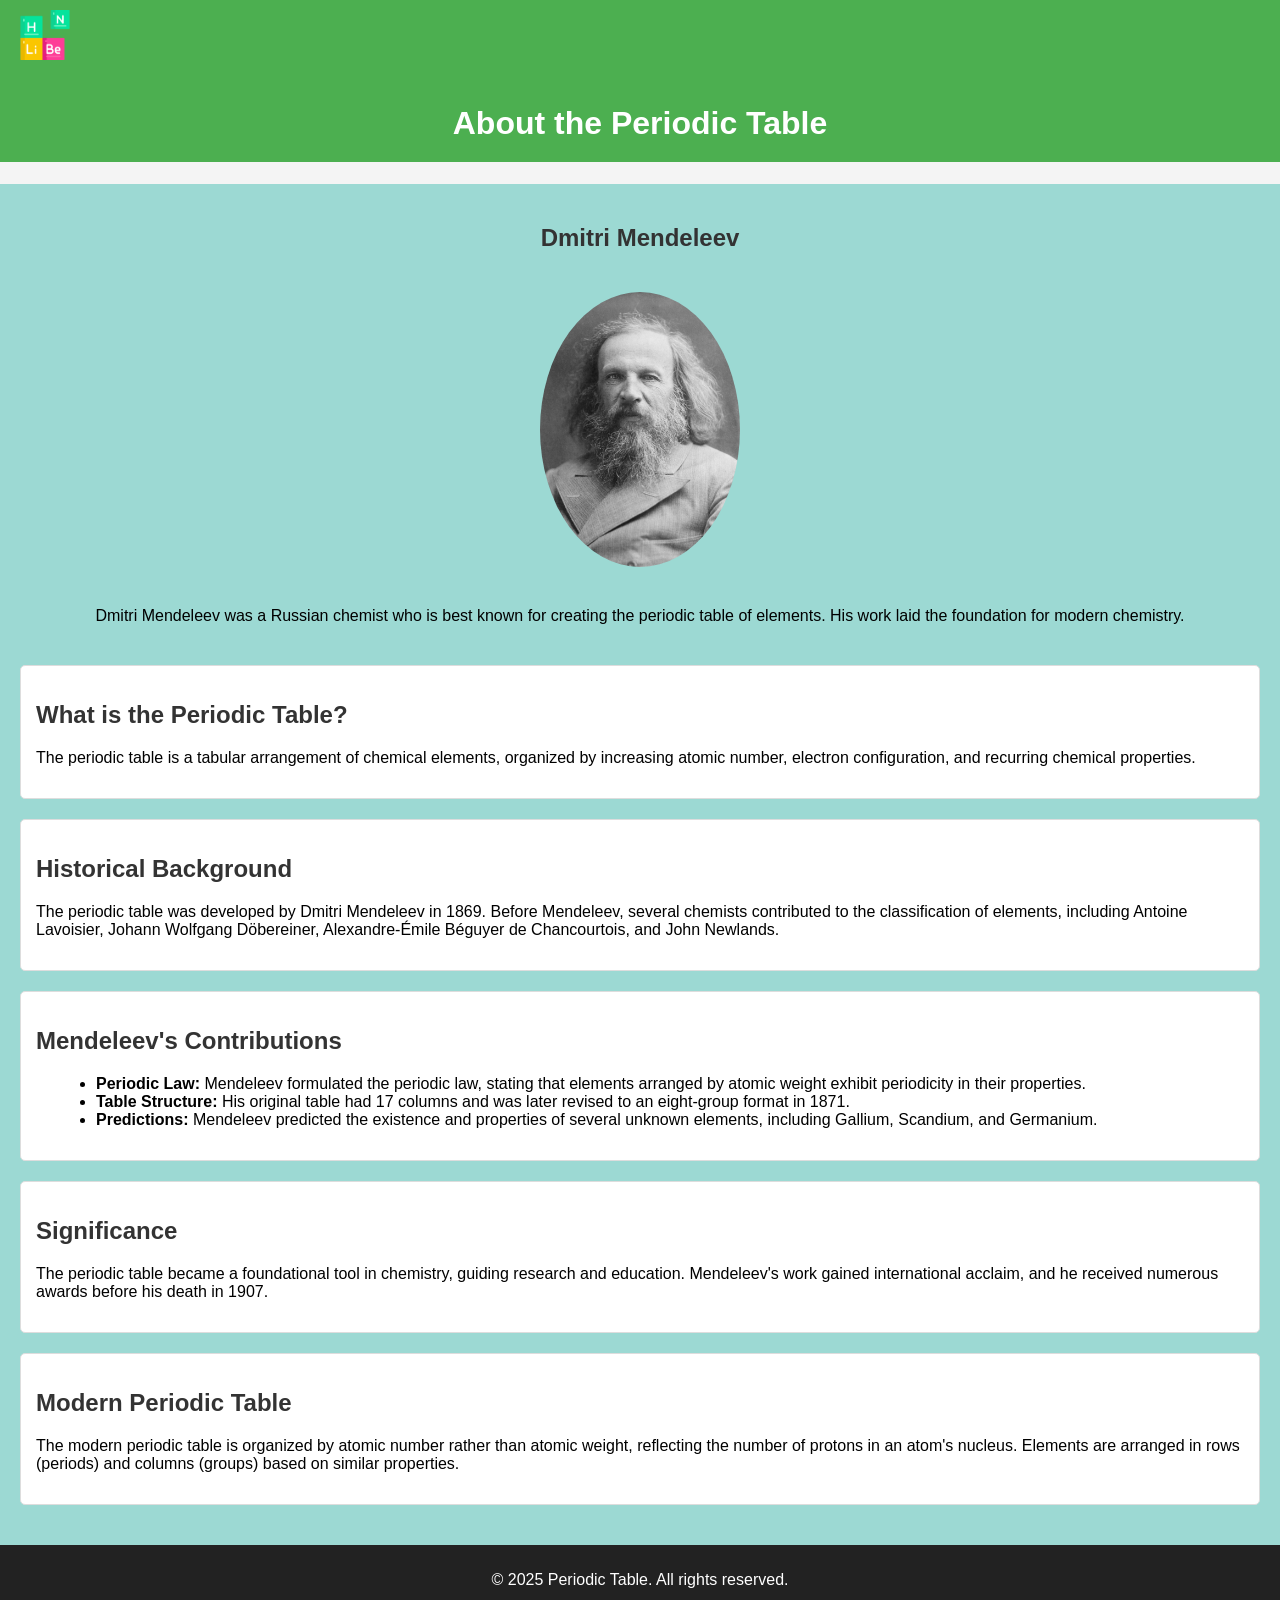
==== about.html @ 5ab3e8d1 "Initial commit" ====
<!DOCTYPE html>
<html lang="en">
<head>
    <meta charset="UTF-8">
    <meta name="viewport" content="width=device-width, initial-scale=1.0">
    <title>About the Periodic Table</title>
    <link rel="stylesheet" href="style/about.css">
    
</head>
<body>
    <header>
       <a href="index.html"> <img src="assets/periodic-table.png" alt="logo" style="width: 50px; justify-content: left; margin-top: 10px;margin-left: 20px;"></a>
        <h1 class="head">About the Periodic Table</h1>
    </header>

    <main>
        <section class="inventor">
            <h2>Dmitri Mendeleev</h2>
            <img src="assets/mendeleev.jpg" alt="Dmitri Mendeleev" />
            <p>Dmitri Mendeleev was a Russian chemist who is best known for creating the periodic table of elements. His work laid the foundation for modern chemistry.</p>
        </section>

        <section class="definition">
            <h2>What is the Periodic Table?</h2>
            <p>The periodic table is a tabular arrangement of chemical elements, organized by increasing atomic number, electron configuration, and recurring chemical properties.</p>
        </section>

        <section class="historical-background">
            <h2>Historical Background</h2>
            <p>The periodic table was developed by Dmitri Mendeleev in 1869. Before Mendeleev, several chemists contributed to the classification of elements, including Antoine Lavoisier, Johann Wolfgang Döbereiner, Alexandre-Émile Béguyer de Chancourtois, and John Newlands.</p>
        </section>

        <section class="mendeleev-contributions">
            <h2>Mendeleev's Contributions</h2>
            <ul>
                <li><strong>Periodic Law:</strong> Mendeleev formulated the periodic law, stating that elements arranged by atomic weight exhibit periodicity in their properties.</li>
                <li><strong>Table Structure:</strong> His original table had 17 columns and was later revised to an eight-group format in 1871.</li>
                <li><strong>Predictions:</strong> Mendeleev predicted the existence and properties of several unknown elements, including Gallium, Scandium, and Germanium.</li>
            </ul>
        </section>

        <section class="significance">
            <h2>Significance</h2>
            <p>The periodic table became a foundational tool in chemistry, guiding research and education. Mendeleev's work gained international acclaim, and he received numerous awards before his death in 1907.</p>
        </section>

        <section class="modern-table">
            <h2>Modern Periodic Table</h2>
            <p>The modern periodic table is organized by atomic number rather than atomic weight, reflecting the number of protons in an atom's nucleus. Elements are arranged in rows (periods) and columns (groups) based on similar properties.</p>
        </section>
    </main>

    <footer>
        <p>&copy; 2025 Periodic Table. All rights reserved.</p>
    </footer>
    <script src="app.js"></script>
</body>
</html>
---- style/about.css ----
body {
    font-family: Arial, sans-serif;
    margin: 0;
    padding: 0;
    background-color: #f4f4f4;
}

header {
    background-color: #4CAF50;
    
}
.head {
    background-color: #4CAF50;
    color: white;
    text-align: center;
    padding: 20px;
}

main {
    padding: 20px;
    background-color: rgb(156, 217, 211);
}


.inventor {
    text-align: center;
    margin-bottom: 40px;
}

.inventor img {
    width: 200px; /* Adjust the size of the image */
    height: auto;
    border-radius: 50%; /* Make the image circular */
    margin: 20px 0;
}

h2 {
    color: #333;
    margin-top: 20px;
}

.definition, .historical-background, .mendeleev-contributions, .significance, .modern-table {
    background-color: white;
    border: 1px solid #ddd;
    border-radius: 5px;
    padding: 15px;
    margin-bottom: 20px;
}

ul {
    list-style-type: disc;
    margin-left: 20px;
}

footer {
    text-align: center;
    padding: 10px;
    background-color: #222;
    color: white;
    position: relative;
}
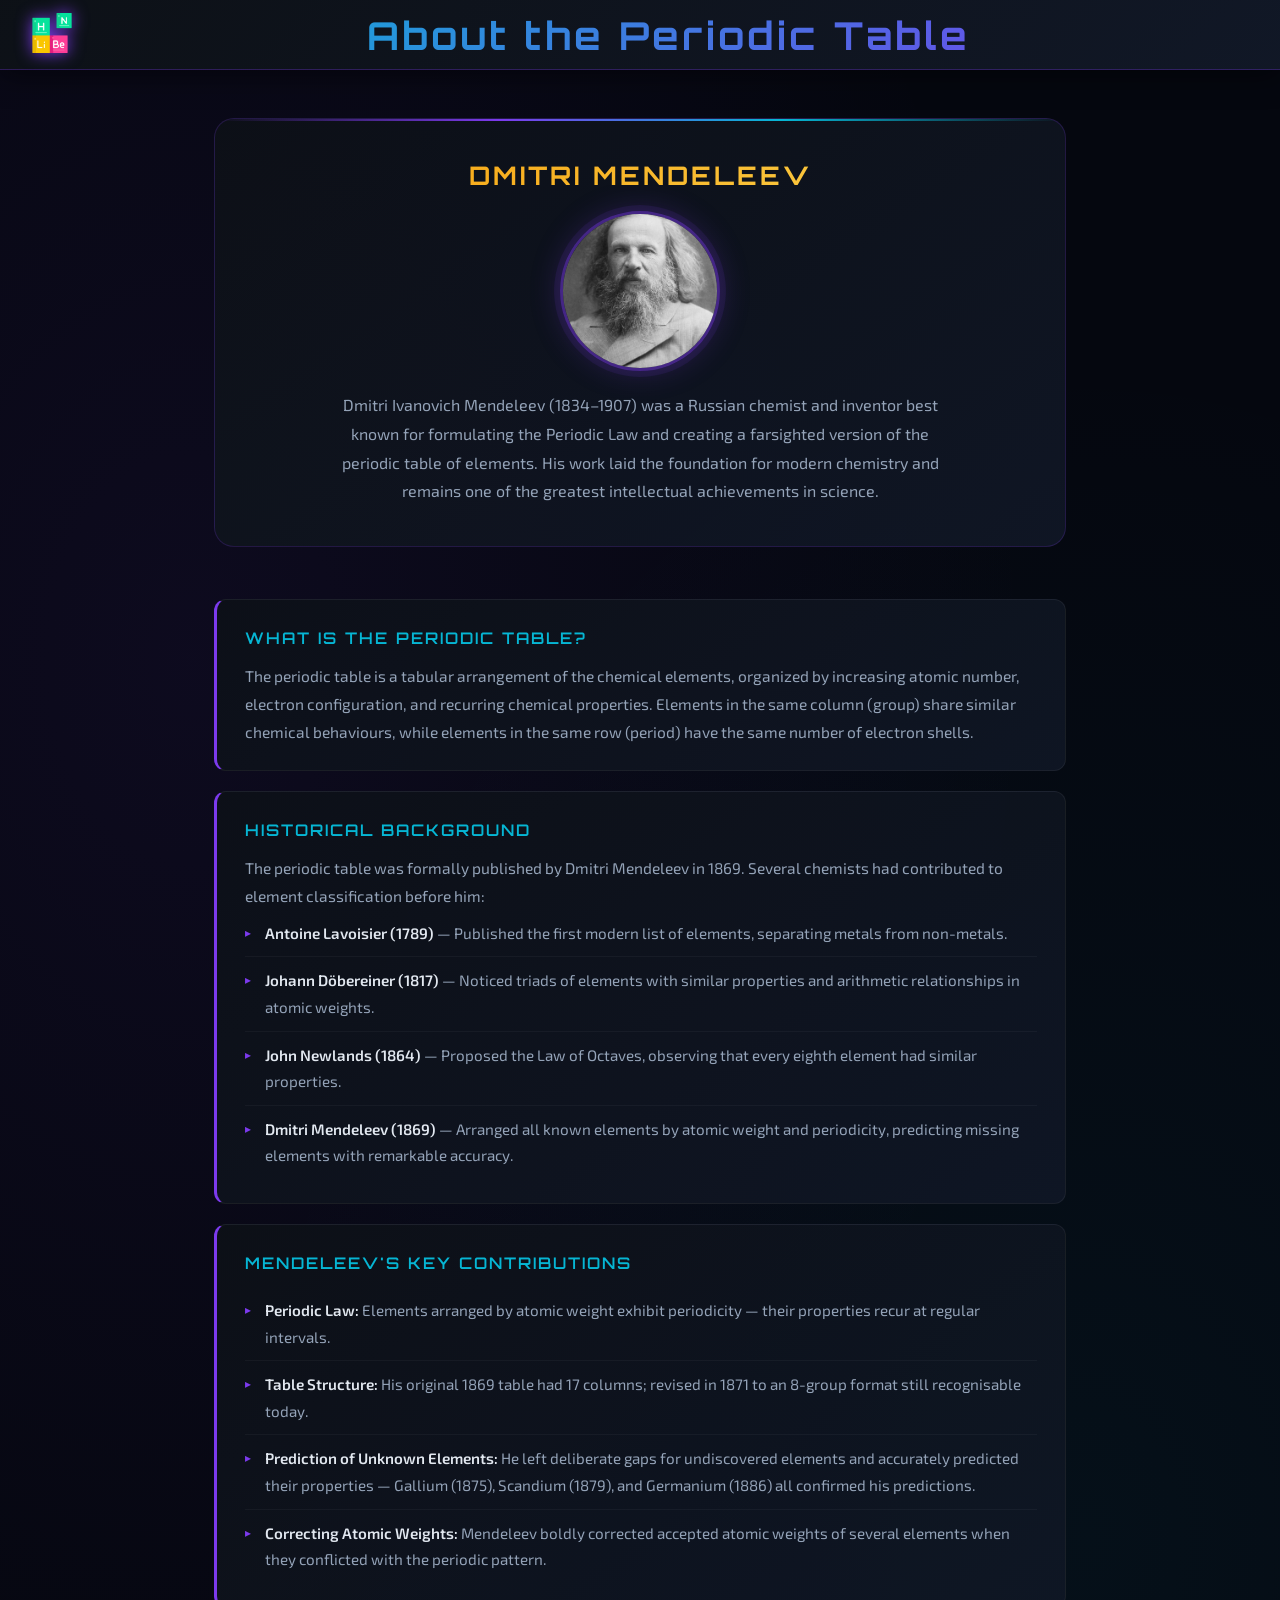
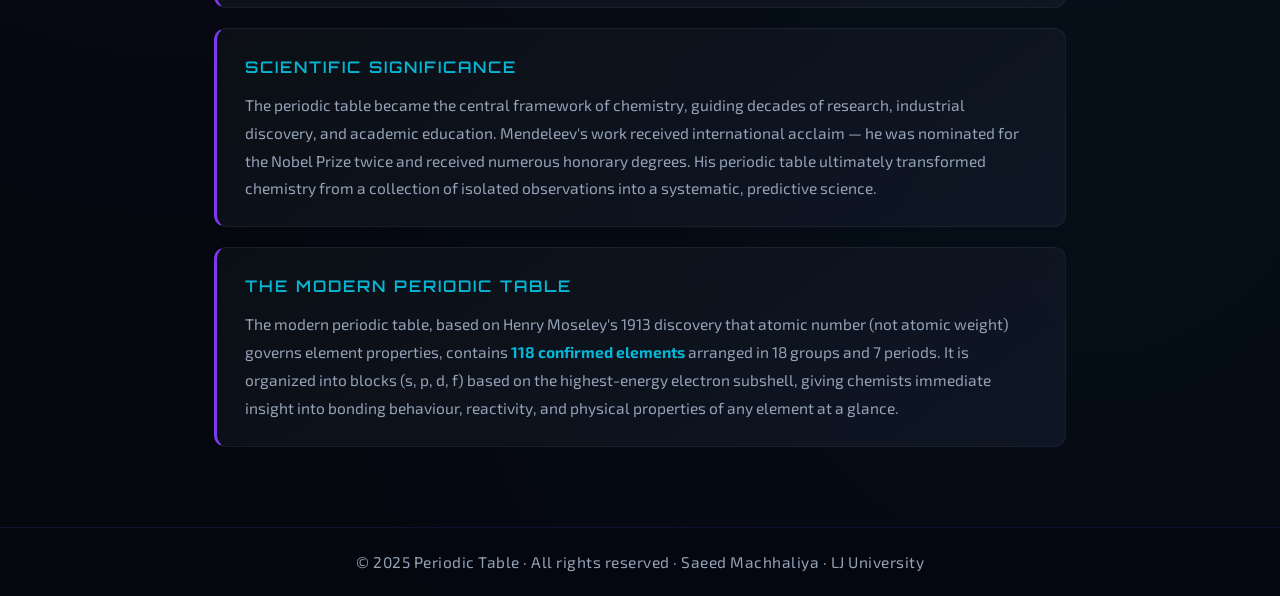
==== commit 03444c6e: "feat: add comprehensive cosmic-themed CSS framework and update project structure with new stylesheet" ====
--- a/about.html
+++ b/about.html
@@ -1,58 +1,121 @@
 <!DOCTYPE html>
 <html lang="en">
 <head>
-    <meta charset="UTF-8">
-    <meta name="viewport" content="width=device-width, initial-scale=1.0">
-    <title>About the Periodic Table</title>
-    <link rel="stylesheet" href="style/about.css">
-    
+  <meta charset="UTF-8" />
+  <meta name="viewport" content="width=device-width, initial-scale=1.0" />
+  <meta name="description" content="Learn about the history of the Periodic Table, Dmitri Mendeleev's contributions, and the significance of chemical element classification." />
+  <title>About the Periodic Table — History &amp; Discovery</title>
+  <link rel="icon" href="assets/periodic-table.png" type="image/png" />
+  <link rel="stylesheet" href="style/about.css" />
 </head>
 <body>
-    <header>
-       <a href="index.html"> <img src="assets/periodic-table.png" alt="logo" style="width: 50px; justify-content: left; margin-top: 10px;margin-left: 20px;"></a>
-        <h1 class="head">About the Periodic Table</h1>
-    </header>
 
-    <main>
-        <section class="inventor">
-            <h2>Dmitri Mendeleev</h2>
-            <img src="assets/mendeleev.jpg" alt="Dmitri Mendeleev" />
-            <p>Dmitri Mendeleev was a Russian chemist who is best known for creating the periodic table of elements. His work laid the foundation for modern chemistry.</p>
-        </section>
+  <!-- ═══════════════════════ HEADER ═══════════════════════ -->
+  <header>
+    <a href="index.html" aria-label="Go to home page">
+      <img src="assets/periodic-table.png" alt="Periodic Table Logo" />
+    </a>
+    <h1 class="head">About the Periodic Table</h1>
+  </header>
 
-        <section class="definition">
-            <h2>What is the Periodic Table?</h2>
-            <p>The periodic table is a tabular arrangement of chemical elements, organized by increasing atomic number, electron configuration, and recurring chemical properties.</p>
-        </section>
+  <!-- ═══════════════════════ MAIN ═══════════════════════ -->
+  <main>
 
-        <section class="historical-background">
-            <h2>Historical Background</h2>
-            <p>The periodic table was developed by Dmitri Mendeleev in 1869. Before Mendeleev, several chemists contributed to the classification of elements, including Antoine Lavoisier, Johann Wolfgang Döbereiner, Alexandre-Émile Béguyer de Chancourtois, and John Newlands.</p>
-        </section>
+    <!-- Inventor Spotlight -->
+    <section class="inventor">
+      <h2>Dmitri Mendeleev</h2>
+      <img src="assets/mendeleev.jpg" alt="Portrait of Dmitri Mendeleev" />
+      <p>
+        Dmitri Ivanovich Mendeleev (1834–1907) was a Russian chemist and inventor
+        best known for formulating the Periodic Law and creating a farsighted version
+        of the periodic table of elements. His work laid the foundation for modern
+        chemistry and remains one of the greatest intellectual achievements in science.
+      </p>
+    </section>
 
-        <section class="mendeleev-contributions">
-            <h2>Mendeleev's Contributions</h2>
-            <ul>
-                <li><strong>Periodic Law:</strong> Mendeleev formulated the periodic law, stating that elements arranged by atomic weight exhibit periodicity in their properties.</li>
-                <li><strong>Table Structure:</strong> His original table had 17 columns and was later revised to an eight-group format in 1871.</li>
-                <li><strong>Predictions:</strong> Mendeleev predicted the existence and properties of several unknown elements, including Gallium, Scandium, and Germanium.</li>
-            </ul>
-        </section>
+    <!-- Definition -->
+    <section class="definition">
+      <h2>What is the Periodic Table?</h2>
+      <p>
+        The periodic table is a tabular arrangement of the chemical elements,
+        organized by increasing atomic number, electron configuration, and
+        recurring chemical properties. Elements in the same column (group) share
+        similar chemical behaviours, while elements in the same row (period) have
+        the same number of electron shells.
+      </p>
+    </section>
 
-        <section class="significance">
-            <h2>Significance</h2>
-            <p>The periodic table became a foundational tool in chemistry, guiding research and education. Mendeleev's work gained international acclaim, and he received numerous awards before his death in 1907.</p>
-        </section>
+    <!-- Historical Background -->
+    <section class="historical-background">
+      <h2>Historical Background</h2>
+      <p>
+        The periodic table was formally published by Dmitri Mendeleev in 1869.
+        Several chemists had contributed to element classification before him:
+      </p>
+      <ul>
+        <li><strong>Antoine Lavoisier (1789)</strong> — Published the first modern list of elements, separating metals from non-metals.</li>
+        <li><strong>Johann Döbereiner (1817)</strong> — Noticed triads of elements with similar properties and arithmetic relationships in atomic weights.</li>
+        <li><strong>John Newlands (1864)</strong> — Proposed the Law of Octaves, observing that every eighth element had similar properties.</li>
+        <li><strong>Dmitri Mendeleev (1869)</strong> — Arranged all known elements by atomic weight and periodicity, predicting missing elements with remarkable accuracy.</li>
+      </ul>
+    </section>
 
-        <section class="modern-table">
-            <h2>Modern Periodic Table</h2>
-            <p>The modern periodic table is organized by atomic number rather than atomic weight, reflecting the number of protons in an atom's nucleus. Elements are arranged in rows (periods) and columns (groups) based on similar properties.</p>
-        </section>
-    </main>
+    <!-- Mendeleev's Contributions -->
+    <section class="mendeleev-contributions">
+      <h2>Mendeleev's Key Contributions</h2>
+      <ul>
+        <li>
+          <strong>Periodic Law:</strong> Elements arranged by atomic weight exhibit
+          periodicity — their properties recur at regular intervals.
+        </li>
+        <li>
+          <strong>Table Structure:</strong> His original 1869 table had 17 columns;
+          revised in 1871 to an 8-group format still recognisable today.
+        </li>
+        <li>
+          <strong>Prediction of Unknown Elements:</strong> He left deliberate gaps
+          for undiscovered elements and accurately predicted their properties —
+          Gallium (1875), Scandium (1879), and Germanium (1886) all confirmed his predictions.
+        </li>
+        <li>
+          <strong>Correcting Atomic Weights:</strong> Mendeleev boldly corrected
+          accepted atomic weights of several elements when they conflicted with the periodic pattern.
+        </li>
+      </ul>
+    </section>
 
-    <footer>
-        <p>&copy; 2025 Periodic Table. All rights reserved.</p>
-    </footer>
-    <script src="app.js"></script>
+    <!-- Significance -->
+    <section class="significance">
+      <h2>Scientific Significance</h2>
+      <p>
+        The periodic table became the central framework of chemistry, guiding
+        decades of research, industrial discovery, and academic education.
+        Mendeleev's work received international acclaim — he was nominated for the
+        Nobel Prize twice and received numerous honorary degrees. His periodic table
+        ultimately transformed chemistry from a collection of isolated observations
+        into a systematic, predictive science.
+      </p>
+    </section>
+
+    <!-- Modern Table -->
+    <section class="modern-table">
+      <h2>The Modern Periodic Table</h2>
+      <p>
+        The modern periodic table, based on Henry Moseley's 1913 discovery that
+        atomic number (not atomic weight) governs element properties, contains
+        <strong style="color:#06b6d4">118 confirmed elements</strong> arranged in
+        18 groups and 7 periods. It is organized into blocks (s, p, d, f) based on
+        the highest-energy electron subshell, giving chemists immediate insight into
+        bonding behaviour, reactivity, and physical properties of any element at a glance.
+      </p>
+    </section>
+
+  </main>
+
+  <!-- ═══════════════════════ FOOTER ═══════════════════════ -->
+  <footer>
+    <p>© 2025 Periodic Table · All rights reserved · Saeed Machhaliya · LJ University</p>
+  </footer>
+
 </body>
 </html>
--- a/style/about.css
+++ b/style/about.css
@@ -1,61 +1,220 @@
+/* =============================================
+   ABOUT PAGE — COSMIC DARK THEME
+   ============================================= */
+
+@import url('https://fonts.googleapis.com/css2?family=Orbitron:wght@400;600;800&family=Exo+2:wght@300;400;600;700&display=swap');
+
+:root {
+  --bg-dark: #05070f;
+  --bg-card: #0d1117;
+  --bg-surface: #111827;
+  --accent-primary: #7c3aed;
+  --accent-secondary: #06b6d4;
+  --accent-gold: #f59e0b;
+  --text-primary: #e2e8f0;
+  --text-secondary: #94a3b8;
+  --text-muted: #4b5563;
+}
+
+* { box-sizing: border-box; margin: 0; padding: 0; }
+
 body {
-    font-family: Arial, sans-serif;
-    margin: 0;
-    padding: 0;
-    background-color: #f4f4f4;
-}
-
+  font-family: 'Exo 2', sans-serif;
+  background-color: var(--bg-dark);
+  background-image:
+    radial-gradient(ellipse at 15% 30%, rgba(124,58,237,0.07) 0%, transparent 55%),
+    radial-gradient(ellipse at 85% 70%, rgba(6,182,212,0.05) 0%, transparent 55%);
+  color: var(--text-primary);
+  min-height: 100vh;
+}
+
+/* ─── HEADER ─── */
 header {
-    background-color: #4CAF50;
-    
-}
+  background: linear-gradient(135deg, rgba(13,17,23,0.98), rgba(17,24,39,0.98));
+  border-bottom: 1px solid rgba(124,58,237,0.3);
+  padding: 0 2rem;
+  height: 70px;
+  display: flex;
+  align-items: center;
+  gap: 16px;
+  position: sticky;
+  top: 0;
+  z-index: 50;
+  box-shadow: 0 4px 30px rgba(0,0,0,0.5);
+}
+
+header a img {
+  width: 40px;
+  height: 40px;
+  filter: drop-shadow(0 0 8px var(--accent-primary));
+  transition: filter 0.3s;
+}
+header a img:hover {
+  filter: drop-shadow(0 0 14px var(--accent-secondary));
+}
+
+/* ─── HERO BANNER ─── */
 .head {
-    background-color: #4CAF50;
-    color: white;
-    text-align: center;
-    padding: 20px;
-}
-
+  font-family: 'Orbitron', sans-serif;
+  font-size: clamp(1.4rem, 4vw, 2.4rem);
+  font-weight: 700;
+  letter-spacing: 3px;
+  text-align: center;
+  background: linear-gradient(135deg, var(--accent-secondary), var(--accent-primary));
+  -webkit-background-clip: text;
+  -webkit-text-fill-color: transparent;
+  background-clip: text;
+  padding: 0;
+  flex: 1;
+}
+
+/* ─── MAIN ─── */
 main {
-    padding: 20px;
-    background-color: rgb(156, 217, 211);
-}
-
-
+  max-width: 900px;
+  margin: 0 auto;
+  padding: 48px 24px 60px;
+}
+
+/* ─── INVENTOR SECTION ─── */
 .inventor {
-    text-align: center;
-    margin-bottom: 40px;
+  text-align: center;
+  margin-bottom: 52px;
+  padding: 40px;
+  background: linear-gradient(145deg, rgba(13,17,23,0.9), rgba(17,24,39,0.9));
+  border: 1px solid rgba(124,58,237,0.2);
+  border-radius: 20px;
+  position: relative;
+  overflow: hidden;
+}
+
+.inventor::before {
+  content: '';
+  position: absolute;
+  top: 0; left: 0; right: 0;
+  height: 2px;
+  background: linear-gradient(90deg, transparent, var(--accent-primary), var(--accent-secondary), transparent);
+}
+
+.inventor h2 {
+  font-family: 'Orbitron', sans-serif;
+  font-size: 1.6rem;
+  font-weight: 700;
+  letter-spacing: 3px;
+  text-transform: uppercase;
+  background: linear-gradient(135deg, var(--accent-gold), #fcd34d);
+  -webkit-background-clip: text;
+  -webkit-text-fill-color: transparent;
+  background-clip: text;
+  margin-bottom: 20px;
 }
 
 .inventor img {
-    width: 200px; /* Adjust the size of the image */
-    height: auto;
-    border-radius: 50%; /* Make the image circular */
-    margin: 20px 0;
-}
+  width: 160px;
+  height: 160px;
+  border-radius: 50%;
+  border: 3px solid rgba(124,58,237,0.5);
+  object-fit: cover;
+  margin: 0 auto 20px;
+  display: block;
+  box-shadow:
+    0 0 0 6px rgba(124,58,237,0.1),
+    0 0 30px rgba(124,58,237,0.25);
+  transition: all 0.4s ease;
+}
+
+.inventor img:hover {
+  border-color: var(--accent-secondary);
+  box-shadow:
+    0 0 0 6px rgba(6,182,212,0.1),
+    0 0 40px rgba(6,182,212,0.3);
+  transform: scale(1.04);
+}
+
+.inventor p {
+  color: var(--text-secondary);
+  font-size: 1rem;
+  line-height: 1.8;
+  max-width: 600px;
+  margin: 0 auto;
+}
+
+/* ─── CONTENT SECTIONS ─── */
+.definition,
+.historical-background,
+.mendeleev-contributions,
+.significance,
+.modern-table {
+  background: linear-gradient(145deg, rgba(13,17,23,0.85), rgba(17,24,39,0.85));
+  border: 1px solid rgba(255,255,255,0.06);
+  border-left: 3px solid var(--accent-primary);
+  border-radius: 12px;
+  padding: 28px 28px 24px;
+  margin-bottom: 20px;
+  position: relative;
+  transition: border-left-color 0.3s ease, box-shadow 0.3s ease;
+}
+
+.definition:hover          { border-left-color: var(--accent-secondary); box-shadow: 0 4px 24px rgba(6,182,212,0.08); }
+.historical-background:hover { border-left-color: #8b5cf6; box-shadow: 0 4px 24px rgba(139,92,246,0.08); }
+.mendeleev-contributions:hover { border-left-color: var(--accent-gold); box-shadow: 0 4px 24px rgba(245,158,11,0.08); }
+.significance:hover        { border-left-color: #ec4899; box-shadow: 0 4px 24px rgba(236,72,153,0.08); }
+.modern-table:hover        { border-left-color: #10b981; box-shadow: 0 4px 24px rgba(16,185,129,0.08); }
 
 h2 {
-    color: #333;
-    margin-top: 20px;
-}
-
-.definition, .historical-background, .mendeleev-contributions, .significance, .modern-table {
-    background-color: white;
-    border: 1px solid #ddd;
-    border-radius: 5px;
-    padding: 15px;
-    margin-bottom: 20px;
+  font-family: 'Orbitron', sans-serif;
+  font-size: 1rem;
+  font-weight: 600;
+  letter-spacing: 2px;
+  text-transform: uppercase;
+  color: var(--accent-secondary);
+  margin-bottom: 14px;
+}
+
+p {
+  color: var(--text-secondary);
+  font-size: 0.97rem;
+  line-height: 1.8;
 }
 
 ul {
-    list-style-type: disc;
-    margin-left: 20px;
-}
-
+  list-style: none;
+  margin: 0;
+  padding: 0;
+}
+
+ul li {
+  position: relative;
+  padding: 10px 0 10px 20px;
+  color: var(--text-secondary);
+  font-size: 0.95rem;
+  line-height: 1.75;
+  border-bottom: 1px solid rgba(255,255,255,0.04);
+}
+
+ul li:last-child { border-bottom: none; }
+
+ul li::before {
+  content: '▸';
+  position: absolute;
+  left: 0;
+  color: var(--accent-primary);
+  font-size: 0.75rem;
+  top: 12px;
+}
+
+ul li strong {
+  color: var(--text-primary);
+  font-weight: 600;
+}
+
+/* ─── FOOTER ─── */
 footer {
-    text-align: center;
-    padding: 10px;
-    background-color: #222;
-    color: white;
-    position: relative;
+  text-align: center;
+  padding: 20px;
+  background: rgba(5,7,15,0.9);
+  border-top: 1px solid rgba(124,58,237,0.15);
+  font-family: 'Exo 2', sans-serif;
+  font-size: 0.82rem;
+  color: var(--text-muted);
+  letter-spacing: 0.5px;
 }
